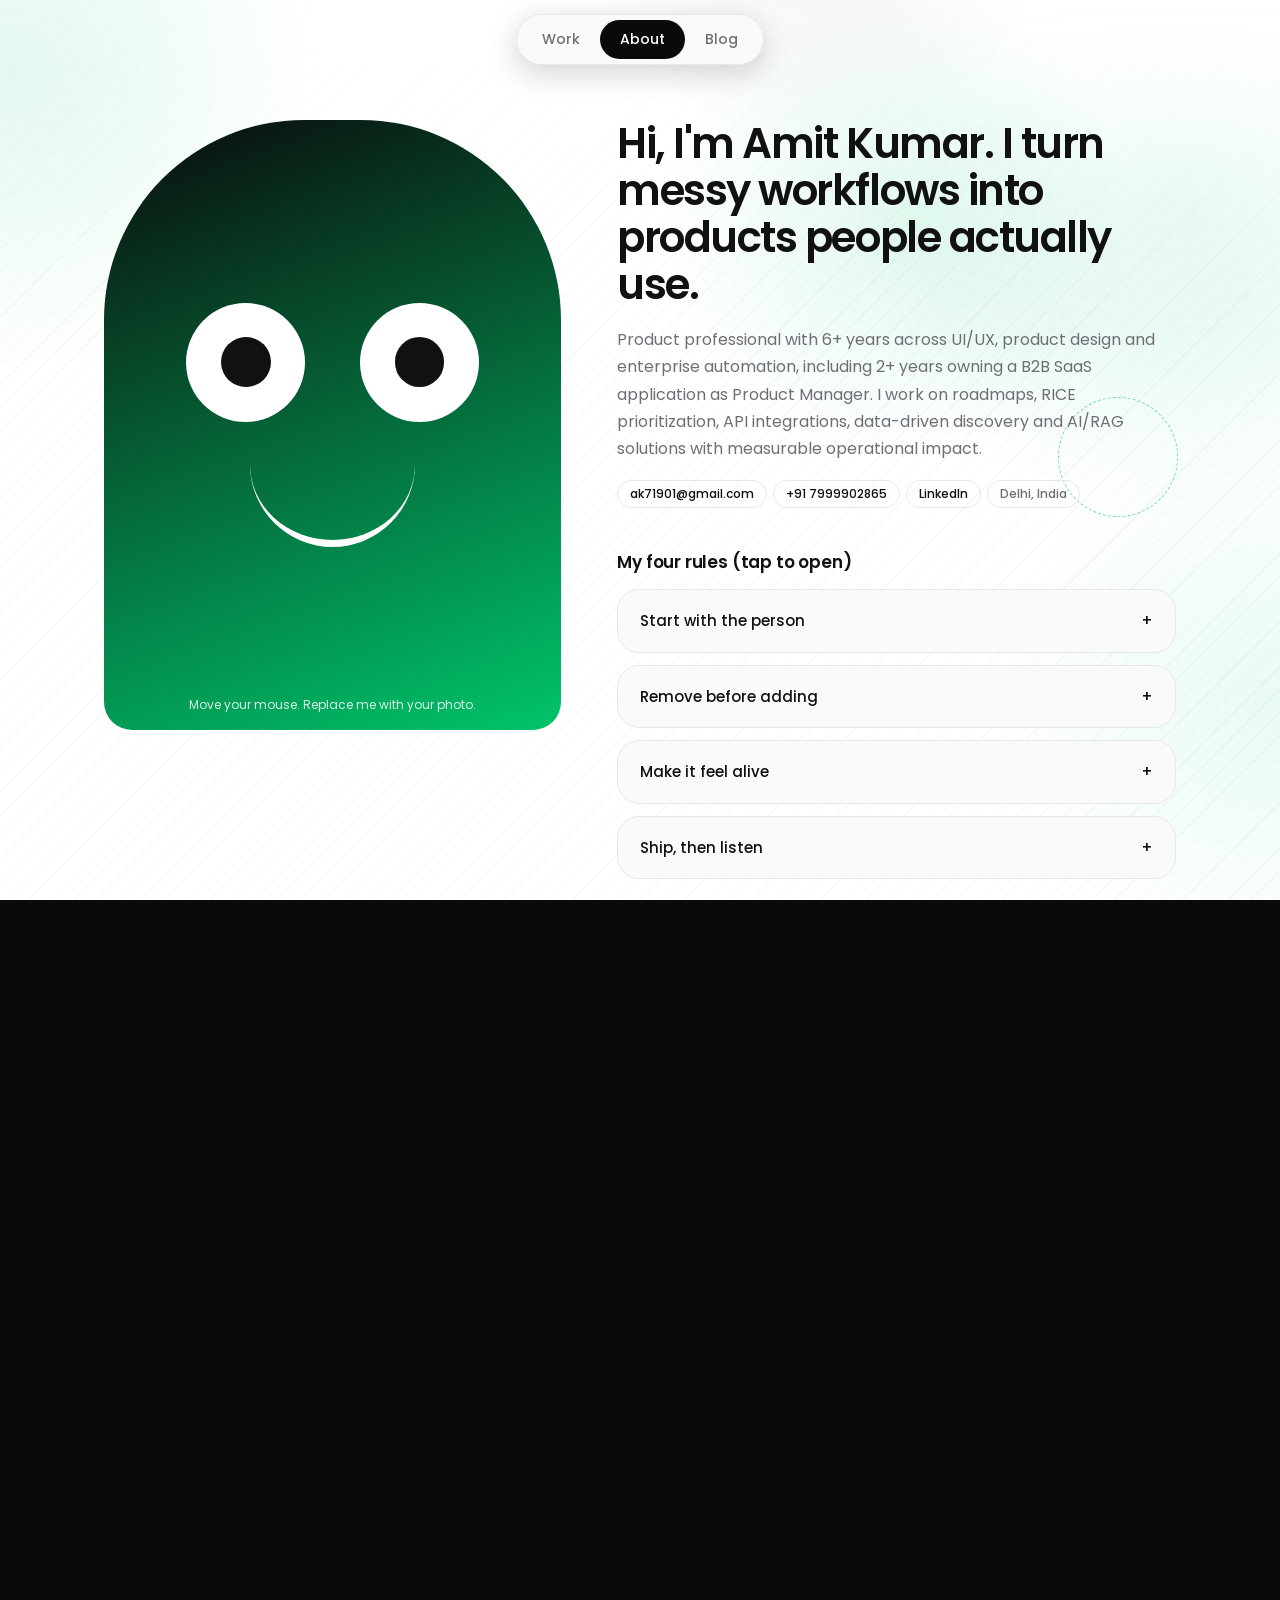
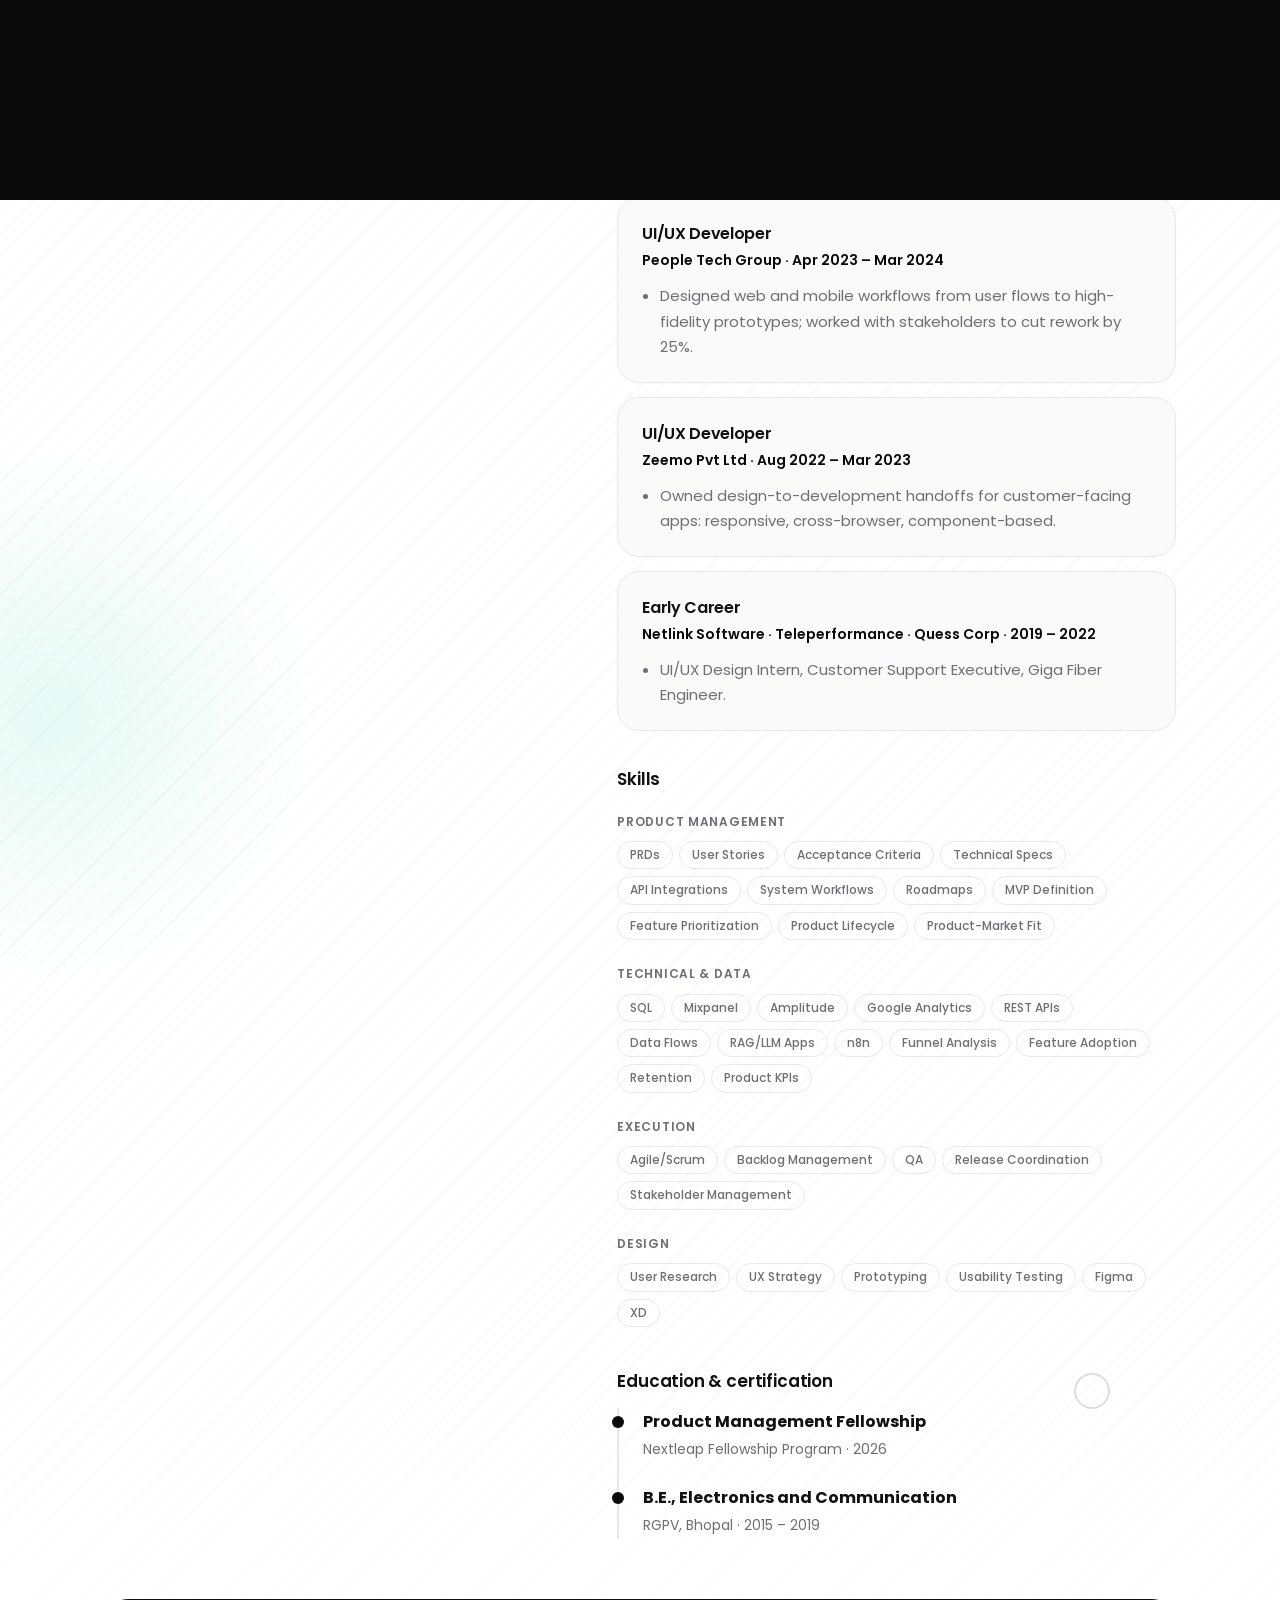
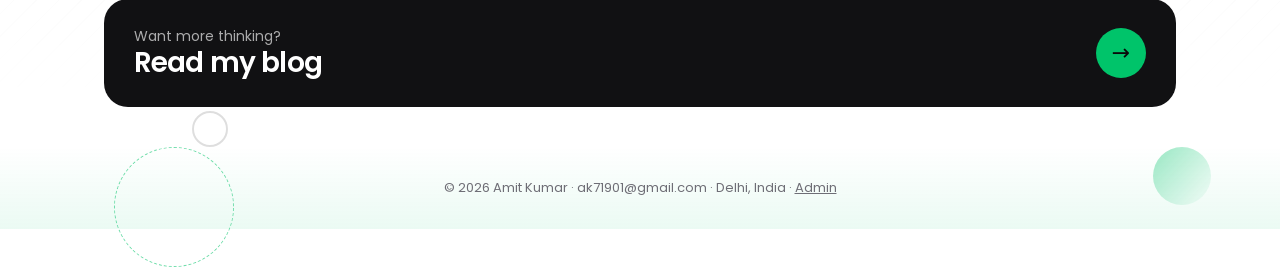
==== about.html @ 84bd4d91 "Add files via upload" ====
<!DOCTYPE html>
<html lang="en">
<head>
<meta charset="utf-8">
<meta name="viewport" content="width=device-width, initial-scale=1, viewport-fit=cover">
<title>About — Amit Kumar</title>
<meta name="description" content="Experience, skills and education of Amit Kumar, product manager and product designer.">
<link rel="preconnect" href="https://fonts.googleapis.com">
<link rel="preconnect" href="https://fonts.gstatic.com" crossorigin>
<link href="https://fonts.googleapis.com/css2?family=Poppins:wght@300;400;500;600;700;800&display=swap" rel="stylesheet">
<link rel="stylesheet" href="css/style.css">
<noscript><style>#wipe{display:none}</style></noscript>
</head>
<body data-page="about">
<div id="dot"></div>
<nav aria-label="Pages"><span id="pill"></span><a href="index.html">Work</a><a href="about.html" aria-current="page">About</a><a href="blog.html">Blog</a></nav>
<div id="wipe" class="cover"></div>
<main>
<section id="about">
 <div class="wrap">
  <div class="about">
   <div class="portrait" id="portrait"><div class="eye"><i></i></div><div class="eye"><i></i></div><div class="smile"></div><span>Move your mouse. Replace me with your photo.</span></div>
   <div>
    <h1 id="a-h">Hi, I'm Amit Kumar. I turn messy workflows into products people actually use.</h1>
    <p id="a-t">Product professional with 6+ years across UI/UX, product design and enterprise automation, including 2+ years owning a B2B SaaS application as Product Manager. I work on roadmaps, RICE prioritization, API integrations, data-driven discovery and AI/RAG solutions with measurable operational impact.</p>
    <div class="links" id="a-l"><a class="tag" href="mailto:ak71901@gmail.com">ak71901@gmail.com</a><a class="tag" href="tel:+917999902865">+91 7999902865</a><a class="tag" href="https://linkedin.com/in/amit-kumar-5540a3223">LinkedIn</a><span class="tag">Delhi, India</span></div>
    <h3>My four rules (tap to open)</h3>
    <div class="rules">
     <button class="rule" aria-expanded="false"><b>Start with the person</b><span>Before screens, I talk to the people who will use them.</span></button>
     <button class="rule" aria-expanded="false"><b>Remove before adding</b><span>Every element must earn its place, or it goes.</span></button>
     <button class="rule" aria-expanded="false"><b>Make it feel alive</b><span>Motion explains what changed and makes it feel human.</span></button>
     <button class="rule" aria-expanded="false"><b>Ship, then listen</b><span>A real product teaches more than a perfect mockup.</span></button>
    </div>
    <h3>Work experience</h3>
    <div class="jobs" id="a-jobs"><div class="job"><h4>Product Manager <small>(official title: Product Designer)</small></h4><span class="meta">Amazin Automation India Ltd · Sep 2024 – Present</span><ul><li>Own the B2B SaaS application end-to-end: roadmap, planning and RICE prioritization, plus market assessment through TAM analysis, competitor benchmarking, ROI modeling and customer validation.</li><li>Led the business workflow across web and mobile, replacing spreadsheet and email processes; aligned procurement, operations, engineering and compliance.</li><li>Results: 40% faster workflow, 70% participation, 30% lower cost variance, zero dispute escalations, 80% automated.</li><li>Designed API specs and integrations for orders, vendors, invoices and other entities; used SQL to track funnel drop-off, timing and feature adoption.</li><li>Built a governed Figma design system across 10+ developers and stakeholders; mentor 2–3 junior designers on quality and AI-assisted workflows.</li></ul></div><div class="job"><h4>AI Assistant for the SaaS app</h4><span class="meta">n8n · RAG · LLM · REST APIs</span><ul><li>Chatbot lets users complete daily tasks, such as vehicle tracking and plant workflows, through natural-language prompts.</li><li>Pipeline on n8n with RAG (550-character chunks, 50 overlap) connected to live REST APIs.</li><li>Defined evaluation for response quality, hallucination rate and citation accuracy, with human review for decision-critical outputs.</li></ul></div><div class="job"><h4>UI/UX Developer</h4><span class="meta">People Tech Group · Apr 2023 – Mar 2024</span><ul><li>Designed web and mobile workflows from user flows to high-fidelity prototypes; worked with stakeholders to cut rework by 25%.</li></ul></div><div class="job"><h4>UI/UX Developer</h4><span class="meta">Zeemo Pvt Ltd · Aug 2022 – Mar 2023</span><ul><li>Owned design-to-development handoffs for customer-facing apps: responsive, cross-browser, component-based.</li></ul></div><div class="job"><h4>Early Career</h4><span class="meta">Netlink Software · Teleperformance · Quess Corp · 2019 – 2022</span><ul><li>UI/UX Design Intern, Customer Support Executive, Giga Fiber Engineer.</li></ul></div></div>
    <h3>Skills</h3>
    <div id="a-skills"><h4 class="sk">Product Management</h4><div><span class="tag">PRDs</span><span class="tag">User Stories</span><span class="tag">Acceptance Criteria</span><span class="tag">Technical Specs</span><span class="tag">API Integrations</span><span class="tag">System Workflows</span><span class="tag">Roadmaps</span><span class="tag">MVP Definition</span><span class="tag">Feature Prioritization</span><span class="tag">Product Lifecycle</span><span class="tag">Product-Market Fit</span></div><h4 class="sk">Technical &amp; Data</h4><div><span class="tag">SQL</span><span class="tag">Mixpanel</span><span class="tag">Amplitude</span><span class="tag">Google Analytics</span><span class="tag">REST APIs</span><span class="tag">Data Flows</span><span class="tag">RAG/LLM Apps</span><span class="tag">n8n</span><span class="tag">Funnel Analysis</span><span class="tag">Feature Adoption</span><span class="tag">Retention</span><span class="tag">Product KPIs</span></div><h4 class="sk">Execution</h4><div><span class="tag">Agile/Scrum</span><span class="tag">Backlog Management</span><span class="tag">QA</span><span class="tag">Release Coordination</span><span class="tag">Stakeholder Management</span></div><h4 class="sk">Design</h4><div><span class="tag">User Research</span><span class="tag">UX Strategy</span><span class="tag">Prototyping</span><span class="tag">Usability Testing</span><span class="tag">Figma</span><span class="tag">XD</span></div></div>
    <h3>Education &amp; certification</h3>
    <div id="a-edu"><div class="tl"><div><b>Product Management Fellowship</b><span>Nextleap Fellowship Program · 2026</span></div><div><b>B.E., Electronics and Communication</b><span>RGPV, Bhopal · 2015 – 2019</span></div></div></div>
   </div>
  </div>
  <a class="next" href="blog.html"><span><small>Want more thinking?</small><b>Read my blog</b></span><span class="go">→</span></a>
 </div>
</section>
<div class="wrap" id="extra"></div>
</main>
<footer>© 2026 Amit Kumar · ak71901@gmail.com · Delhi, India</footer>
<script src="data/site-data.js"></script>
<script src="js/data.js" defer></script>
<script src="js/main.js" defer></script>
<script src="js/about.js" defer></script>
</body>
</html>
---- css/style.css ----
/* Amit Kumar portfolio - shared styles for all pages */
:root{--bg:#FFFFFF;--ink:#111113;--mute:#6E6E76;--pri:#0A0A0A;--pri-ink:#0A0A0A;--sec:#00C46A;--mint:#33D6A6;--card:#FAFAFB;--line:#E8E8EC;--dim:#E6E6EA;
box-sizing:border-box;padding-top:env(safe-area-inset-top,0px);padding-bottom:env(safe-area-inset-bottom,0px)}
html{scroll-padding-top:env(safe-area-inset-top,0px)}
*{box-sizing:border-box;margin:0}
body{font-family:'Poppins',system-ui,sans-serif;background:var(--bg);color:var(--ink);overflow-x:hidden;line-height:1.6}
a{color:inherit}:focus-visible{outline:3px solid var(--sec);outline-offset:3px}
nav{position:fixed;top:calc(14px + env(safe-area-inset-top,0px));left:50%;transform:translateX(-50%);z-index:20;display:flex;padding:5px;background:var(--card);border:1px solid var(--line);border-radius:99px;box-shadow:0 8px 30px rgba(10,10,10,.18)}
nav a{position:relative;z-index:1;font:500 14px 'Poppins';padding:9px 20px;border:0;background:none;color:var(--mute);border-radius:99px;cursor:pointer;transition:color .3s}
nav a[aria-current=page]{color:#fff}
#pill{position:absolute;top:5px;bottom:5px;left:5px;background:var(--pri);border-radius:99px;transition:all .45s cubic-bezier(.7,0,.2,1)}
#wipe{position:fixed;inset:0;z-index:50;background:var(--pri);transform:translateY(100%);pointer-events:none}
#wipe.in{transition:transform .45s cubic-bezier(.7,0,.2,1);transform:none}
#wipe.out{transition:transform .5s cubic-bezier(.7,0,.2,1);transform:translateY(-100%)}
#dot{position:fixed;z-index:40;width:18px;height:18px;border-radius:50%;background:var(--sec);pointer-events:none;mix-blend-mode:multiply;transition:width .3s,height .3s;left:-40px;top:-40px;translate:-50% -50%}
#dot.big{width:64px;height:64px}
@media (pointer:coarse){#dot{display:none}}
.wrap{max-width:1120px;margin:0 auto;padding:0 24px}
/* hero */
.hero{min-height:100vh;display:flex;flex-direction:column;justify-content:center;padding-top:90px;position:relative}
.hero h1{font-weight:800;font-size:clamp(42px,9vw,118px);line-height:1;letter-spacing:-.05em}
.hero h1 .ln{display:block;overflow:hidden;padding-bottom:.1em}
.hero h1 .ln>span{display:inline-block;transform:translateY(110%);animation:up .9s cubic-bezier(.2,.8,.2,1) forwards}
.ln:nth-child(2)>span{animation-delay:.12s}.ln:nth-child(3)>span{animation-delay:.24s}
@keyframes up{to{transform:none}}
.strike{position:relative;color:var(--mute)}
.strike::after{content:"";position:absolute;left:0;right:0;top:54%;height:.09em;background:var(--sec);transform:scaleX(0);transform-origin:left;animation:sx .7s .9s cubic-bezier(.7,0,.2,1) forwards}
@keyframes sx{to{transform:none}}
.hero .lead{max-width:480px;color:var(--mute);font-size:18px;margin-top:26px;opacity:0;animation:fade 1s 1.3s forwards}
@keyframes fade{to{opacity:1}}
.cue{margin-top:44px;display:flex;align-items:center;gap:14px;font-size:14px;color:var(--mute);opacity:0;animation:fade 1s 1.6s forwards}
.cue i{width:26px;height:44px;border:2px solid var(--ink);border-radius:20px;position:relative}
.cue i::after{content:"";position:absolute;left:50%;top:7px;width:5px;height:9px;margin-left:-2.5px;border-radius:3px;background:var(--sec);animation:wheel 1.6s infinite}
@keyframes wheel{70%{transform:translateY(16px);opacity:0}}
.float{position:absolute;border-radius:50%;pointer-events:none;animation:drift 7s ease-in-out infinite}
@keyframes drift{50%{translate:0 -28px;rotate:30deg}}
/* story */
.story{display:grid;grid-template-columns:1.05fr .95fr;gap:40px;position:relative}
.stagebox{position:sticky;top:0;height:100vh;display:grid;place-items:center}
.stage{position:relative;width:min(100%,520px);aspect-ratio:1}
.sh{position:absolute;transition:all .9s cubic-bezier(.6,0,.2,1);transition-delay:calc(var(--i)*35ms)}
.stage.bounce .sh{animation:bob 1.3s ease-in-out infinite;animation-delay:calc(var(--i)*90ms)}
@keyframes bob{50%{translate:0 -16%}}
.chap{min-height:90vh;display:flex;flex-direction:column;justify-content:center}
.chap:last-child{min-height:70vh}
.chap h2{font-size:clamp(30px,4.4vw,54px);line-height:1.08;letter-spacing:-.04em;font-weight:700;opacity:.22;transition:opacity .5s}
.chap p{color:var(--mute);margin-top:18px;max-width:400px;opacity:.22;transition:opacity .5s}
.chap.on h2,.chap.on p{opacity:1}
.chap small{font-weight:600;color:var(--pri-ink);margin-bottom:12px;font-size:15px}
/* work */
.sec-h{font-size:clamp(34px,6vw,76px);letter-spacing:-.045em;line-height:1.02;font-weight:800;margin:110px 0 30px}
.proj{display:grid;grid-template-columns:1fr 1.2fr;gap:36px;align-items:center;padding:34px 0;border-top:1px solid var(--line);text-decoration:none}
.proj:nth-of-type(even) .art{order:2}
.art{aspect-ratio:4/3;border-radius:28px;position:relative;overflow:hidden;transition:transform .5s cubic-bezier(.2,.8,.2,1),border-radius .5s}
.proj:hover .art,.proj:focus-visible .art{transform:scale(.96) rotate(-1.5deg);border-radius:70px 20px 70px 20px}
.art i{position:absolute;display:block;transition:transform .6s cubic-bezier(.2,.8,.2,1)}
.proj:hover .art i:first-child{transform:translate(14%,-10%) scale(1.15)}.proj:hover .art i:last-child{transform:translate(-18%,12%) rotate(40deg)}
.a1{background:var(--pri)}.a1 i:first-child{width:55%;height:55%;border-radius:50%;background:var(--sec);left:12%;top:14%}.a1 i:last-child{width:46%;height:46%;border-radius:20px;background:var(--mint);right:10%;bottom:10%}
.a2{background:var(--sec)}.a2 i:first-child{width:70%;height:30%;border-radius:99px;background:var(--ink);left:12%;top:20%}.a2 i:last-child{width:36%;height:36%;border-radius:50%;background:var(--bg);right:14%;bottom:12%}
.a3{background:var(--mint)}.a3 i:first-child{width:44%;height:60%;border-radius:99px 99px 0 0;background:var(--pri);left:16%;bottom:0}.a3 i:last-child{width:40%;height:40%;border-radius:50%;background:var(--sec);right:12%;top:14%}
.tag{display:inline-block;font-size:13px;font-weight:500;padding:4px 14px;border-radius:99px;border:1px solid var(--line);color:var(--mute);margin:0 6px 6px 0}
.proj h3{font-size:clamp(26px,3.6vw,42px);letter-spacing:-.035em;line-height:1.12;margin:12px 0}
.proj p{color:var(--mute);max-width:430px}.stat{margin-top:14px;font-weight:600;color:var(--pri-ink)}
.next{display:flex;justify-content:space-between;align-items:center;gap:20px;margin:70px 0 50px;padding:40px;border-radius:32px;background:var(--ink);color:var(--bg);cursor:pointer;border:0;width:100%;font:inherit;text-align:left}
.next b{font-size:clamp(28px,5vw,56px);letter-spacing:-.04em;line-height:1.05}.next small{display:block;opacity:.65;font-size:14px}
.next .go{flex:none;width:68px;height:68px;border-radius:50%;background:var(--sec);display:grid;place-items:center;font-size:28px;color:#0A0A0A;transition:transform .4s}
.next:hover .go{transform:rotate(-45deg) scale(1.12)}
/* about */
.about{display:grid;grid-template-columns:.9fr 1.1fr;gap:56px;align-items:start;padding-top:120px}
.portrait{aspect-ratio:3/4;border-radius:200px 200px 28px 28px;background:linear-gradient(160deg,var(--pri),var(--sec));position:sticky;top:100px;overflow:hidden;animation:sway 7s ease-in-out infinite}
@keyframes sway{50%{border-radius:180px 220px 28px 28px;rotate:-1.5deg}}
.eye{position:absolute;top:30%;width:26%;aspect-ratio:1;background:#fff;border-radius:50%;display:grid;place-items:center}
.eye:nth-child(1){left:18%}.eye:nth-child(2){right:18%}
.eye i{width:42%;aspect-ratio:1;border-radius:50%;background:var(--ink);transition:transform .08s}
.smile{position:absolute;left:32%;width:36%;top:56%;height:14%;border-bottom:7px solid #fff;border-radius:0 0 99px 99px}
.portrait span{position:absolute;left:0;right:0;bottom:14px;text-align:center;font-size:12px;color:#fff;opacity:.85}
.about h1{font-size:clamp(36px,6vw,76px);line-height:1.02;letter-spacing:-.045em;font-weight:800}
.about p{color:var(--mute);margin:18px 0;font-size:17px;max-width:540px}
.about h3{font-size:22px;letter-spacing:-.02em;margin:40px 0 14px}
.rules{display:grid;gap:12px}
.rule{background:var(--card);border:1px solid var(--line);border-radius:22px;padding:18px 22px;cursor:pointer;transition:transform .3s,background .3s,color .3s;text-align:left;font:inherit;color:inherit;width:100%}
.rule b{display:flex;justify-content:space-between;font-weight:600}.rule b::after{content:"+";transition:transform .3s}
.rule span{display:block;max-height:0;overflow:hidden;color:var(--mute);transition:max-height .4s,margin .4s;font-size:15px}
.rule[aria-expanded=true]{background:var(--pri);color:#fff;transform:rotate(-.6deg)}
.rule[aria-expanded=true] b::after{transform:rotate(45deg)}.rule[aria-expanded=true] span{max-height:90px;margin-top:8px;color:#E6E6E6}
.tl{border-left:2px solid var(--line);padding-left:24px;display:grid;gap:22px}
.tl div{position:relative}.tl div::before{content:"";position:absolute;left:-31px;top:8px;width:12px;height:12px;border-radius:50%;background:var(--pri)}
.tl b{display:block}.tl span{color:var(--mute);font-size:14px}
/* blog */
.blog{padding-top:130px}
.blog h1{font-size:clamp(40px,7.5vw,96px);line-height:1;letter-spacing:-.05em;font-weight:800}
.filters{display:flex;flex-wrap:wrap;gap:8px;margin:34px 0 14px}
.filters button{font:500 14px 'Poppins';padding:9px 20px;border-radius:99px;border:1px solid var(--line);background:var(--card);color:var(--ink);cursor:pointer;transition:all .3s}
.filters button[aria-pressed=true]{background:var(--ink);color:var(--bg);border-color:var(--ink)}
.post{display:grid;grid-template-columns:90px 1fr auto;gap:24px;align-items:center;padding:28px 0;border-top:1px solid var(--line);text-decoration:none;transition:padding .4s,background .4s}
.post:hover{padding-left:20px;padding-right:20px;background:var(--card);border-radius:20px}
.post time{font-size:14px;color:var(--mute)}.post h2{font-size:clamp(20px,3vw,30px);letter-spacing:-.03em;line-height:1.25}
.post p{color:var(--mute);font-size:15px}.post .rd{font-size:13px;color:var(--pri-ink);font-weight:600;white-space:nowrap}.post[hidden]{display:none}
.sub{margin-top:50px;padding:36px;border-radius:32px;background:var(--pri);color:#fff;display:flex;flex-wrap:wrap;gap:20px;justify-content:space-between;align-items:center}
.sub b{font-size:26px;letter-spacing:-.03em}.sub a{background:var(--sec);color:#0A0A0A;text-decoration:none;font-weight:600;padding:14px 28px;border-radius:99px}
footer{text-align:center;color:var(--mute);font-size:13px;padding:30px}
@media (max-width:760px){.story{grid-template-columns:1fr;gap:0}.stagebox{height:46vh;top:64px;z-index:0;background:linear-gradient(var(--bg) 85%,transparent)}.stage{width:min(70vw,260px)}.chap{min-height:70vh;position:relative;z-index:1}.proj,.about{grid-template-columns:1fr}.proj:nth-of-type(even) .art{order:0}.portrait{position:relative;top:0;max-width:300px}.post{grid-template-columns:1fr;gap:6px}nav a{padding:9px 14px}.next{padding:26px}}
@media (prefers-reduced-motion:reduce){*{animation:none!important;transition:none!important}.hero h1 .ln>span,.hero .lead,.cue{transform:none;opacity:1}.strike::after{transform:none}}
.stats{display:grid;grid-template-columns:repeat(auto-fit,minmax(190px,1fr));gap:16px;margin-top:40px}
.st{background:var(--card);border:1px solid var(--line);border-radius:22px;padding:22px}.st b{display:block;font-size:46px;font-weight:800;letter-spacing:-.04em;line-height:1}.st span{color:var(--mute);font-size:14px}
.links{display:flex;flex-wrap:wrap;margin-top:6px}.links a.tag{text-decoration:none;color:var(--ink)}
.jobs{display:grid;gap:14px}.job{background:var(--card);border:1px solid var(--line);border-radius:22px;padding:22px 24px}
.job h4{font-size:19px;letter-spacing:-.02em}.job h4 small{font-weight:400;color:var(--mute);font-size:13px}.job .meta{display:block;color:var(--pri-ink);font-weight:600;font-size:14px;margin:2px 0 10px}
.job ul{padding-left:18px;color:var(--mute);font-size:15px;display:grid;gap:6px}
.sk{font-size:14px;margin:18px 0 8px;color:var(--mute);font-weight:600;text-transform:uppercase;letter-spacing:.06em}
.art-page{max-width:760px;padding-top:130px}.back{font:500 14px 'Poppins';background:none;border:1px solid var(--line);color:var(--ink);padding:8px 18px;border-radius:99px;cursor:pointer;margin-bottom:30px}
.art-page h1{font-size:clamp(34px,5.5vw,60px);line-height:1.05;letter-spacing:-.045em;font-weight:800;margin:14px 0}.art-page .meta{color:var(--mute);font-size:14px}
.art-page .lede{font-size:21px;margin:26px 0;font-weight:500;line-height:1.5}.art-page h2{font-size:26px;letter-spacing:-.03em;margin:34px 0 8px}.art-page p{font-size:17px;color:var(--mute)}
.key{margin-top:36px;padding:26px 28px;border-radius:24px;background:var(--card);border:1px solid var(--line);border-left:6px solid var(--sec)}.key b{display:block;margin-bottom:8px}.key li{margin-left:18px;color:var(--mute)}

/* v3: lighter type, white theme, one-row cards */
body{font-weight:400;line-height:1.7;-webkit-font-smoothing:antialiased}
.hero h1{font-weight:600;font-size:clamp(34px,5.4vw,70px);letter-spacing:-.035em;line-height:1.08}
.hero .lead{font-size:17px;max-width:460px}
.chap small{font-size:13px;font-weight:500;letter-spacing:.04em}
.chap h2{font-size:clamp(24px,3vw,36px);font-weight:600;letter-spacing:-.03em}.chap p{font-size:16px}
.sec-h{font-size:clamp(26px,3.4vw,38px);font-weight:600;letter-spacing:-.03em;margin:90px 0 18px}
.stats{grid-template-columns:repeat(6,1fr);gap:12px}.st{padding:18px;border-radius:18px}
.st b{font-size:26px;font-weight:600;letter-spacing:-.02em}.st span{display:block;margin-top:6px;font-size:12.5px;line-height:1.4}
.wfil{display:flex;flex-wrap:wrap;gap:8px;margin:0 0 24px}
.wfil button{font:500 14px 'Poppins';padding:8px 18px;border-radius:99px;border:1px solid var(--line);background:var(--bg);color:var(--ink);cursor:pointer;transition:all .3s}
.wfil button[aria-pressed=true]{background:var(--ink);color:#fff;border-color:var(--ink)}
.pgrid{display:grid;grid-template-columns:repeat(3,1fr);gap:20px}
.proj{display:flex;flex-direction:column;align-items:stretch;gap:0;padding:0;border:1px solid var(--line);border-radius:22px;background:var(--card);overflow:hidden}
.proj[hidden]{display:none}.proj:nth-of-type(even) .art{order:0}
.proj .art,.proj:hover .art,.proj:focus-visible .art{border-radius:0;aspect-ratio:16/10;transform:none}
.proj{transition:transform .35s,box-shadow .35s}.proj:hover{transform:translateY(-4px);box-shadow:0 14px 34px rgba(0,0,0,.08)}
.pb{padding:20px 22px 22px}.proj h3{font-size:17px;font-weight:600;letter-spacing:-.02em;line-height:1.3;margin:10px 0 6px}
.proj p{font-size:14px;line-height:1.6}.stat{font-size:13px;font-weight:600;margin-top:12px}
.tag{font-size:12px;padding:3px 12px}
.next{padding:26px 30px;border-radius:24px;margin:60px 0 40px}.next b{font-size:clamp(20px,2.6vw,28px);font-weight:600;letter-spacing:-.03em}
.next .go{width:50px;height:50px;font-size:22px}
.about h1{font-size:clamp(28px,3.8vw,42px);font-weight:600;letter-spacing:-.035em;line-height:1.12}
.about p{font-size:16px}.about h3{font-size:17px;font-weight:600;letter-spacing:-.01em;margin:34px 0 12px}
.rule b{font-weight:500;font-size:15px}.job h4{font-size:16px;font-weight:600}.sk{font-size:12px;font-weight:600}
.blog h1{font-size:clamp(30px,4.2vw,48px);font-weight:600;letter-spacing:-.035em;line-height:1.12}
.post h2{font-size:clamp(17px,2vw,20px);font-weight:600;letter-spacing:-.02em}.post p{font-size:14px}
.sub b{font-size:19px;font-weight:600}
.art-page h1{font-size:clamp(28px,3.8vw,40px);font-weight:600;letter-spacing:-.035em;line-height:1.15}
.art-page .lede{font-size:18px;font-weight:400}.art-page h2{font-size:20px;font-weight:600}.art-page p{font-size:16px}
@media (max-width:1000px){.stats{grid-template-columns:repeat(3,1fr)}.pgrid{grid-template-columns:repeat(2,1fr)}}
@media (max-width:620px){.stats{grid-template-columns:repeat(2,1fr)}.pgrid{grid-template-columns:1fr}.next{padding:22px}}

/* multi-page additions */
nav a{text-decoration:none;white-space:nowrap}
a.next{text-decoration:none}
.back{display:inline-block;text-decoration:none}
#wipe.cover{transform:none}

/* ---- redesigned hero ---- */
.hx{display:grid;grid-template-columns:1.05fr .95fr;gap:48px;align-items:center}
.hero h1{font-size:clamp(30px,4.4vw,56px);line-height:1.1;letter-spacing:-.035em;font-weight:600}
.hx-eye{display:inline-flex;align-items:center;gap:10px;padding:7px 16px;border:1px solid var(--line);border-radius:99px;font-size:13px;font-weight:500;margin-bottom:22px;background:var(--card)}
.hx-eye i{width:8px;height:8px;border-radius:50%;background:var(--sec);animation:hxp 1.8s infinite}
.hl{background:linear-gradient(transparent 62%,rgba(0,196,106,.35) 62%)}
.hx .lead{max-width:470px}
.hx-cta{display:flex;gap:12px;flex-wrap:wrap;margin-top:28px}
.btn{display:inline-block;padding:12px 22px;border-radius:99px;background:var(--ink);color:#fff;font:500 14px 'Poppins';text-decoration:none;border:1px solid var(--ink);transition:transform .3s,box-shadow .3s}
.btn:hover{transform:translateY(-2px);box-shadow:0 8px 20px rgba(0,0,0,.15)}.btn.ghost{background:transparent;color:var(--ink);border-color:var(--line)}
.hx-art{position:relative;width:100%;max-width:470px;aspect-ratio:1;margin-left:auto}
.hx-path{position:absolute;inset:0;width:100%;height:100%;overflow:visible}
.hx-path path{fill:none;stroke:var(--sec);stroke-width:.6;stroke-dasharray:2 2}.hx-path circle{fill:var(--sec)}
.hx-card{position:absolute;background:#fff;border:1px solid var(--line);border-radius:18px;padding:22px 16px 16px;box-shadow:0 18px 44px rgba(0,0,0,.09);animation:hxf 6s ease-in-out infinite}
.hx-card.d{left:0;top:4%;width:54%;rotate:-5deg}.hx-card.p{right:0;bottom:2%;width:58%;rotate:3deg;animation-delay:-3s}
.hx-chip{position:absolute;top:-11px;left:14px;background:var(--ink);color:#fff;font:500 11px 'Poppins';padding:4px 12px;border-radius:99px}.hx-chip.g{background:var(--sec);color:var(--ink)}
.wf i{display:block;height:9px;border-radius:5px;background:var(--dim);margin:8px 0}
.wf .b1{width:55%;background:var(--ink)}.wf .b2{height:58px;border-radius:10px;background:linear-gradient(135deg,var(--pri),var(--sec))}.wf .b3{width:80%}
.wf .b4{width:42%;height:20px;border-radius:99px;background:var(--sec);animation:hxb 2s infinite}
.hx-card .m b{display:block;font-size:30px;font-weight:600;letter-spacing:-.03em;line-height:1.1}.hx-card .m small{color:var(--mute);font-size:12px}
.bars{display:flex;align-items:flex-end;gap:6px;height:60px;margin:12px 0}
.bars i{flex:1;height:var(--h);border-radius:5px;background:var(--dim);transform-origin:bottom;animation:hxg 1.1s cubic-bezier(.2,.8,.2,1) backwards}
.bars i:nth-child(2){animation-delay:.1s}.bars i:nth-child(3){animation-delay:.2s}.bars i:nth-child(4){animation-delay:.3s}.bars i:nth-child(5){animation-delay:.4s}.bars i.on{background:var(--sec)}
.road{display:flex;gap:6px}.road span{font-size:11px;padding:3px 10px;border-radius:99px;border:1px solid var(--line);color:var(--mute)}.road .n{background:var(--ink);color:#fff;border-color:var(--ink)}
.hx-tag{position:absolute;font:500 12px 'Poppins';padding:6px 14px;border-radius:99px;background:var(--card);border:1px solid var(--line);animation:hxf 5s ease-in-out infinite}
.hx-tag.t1{left:2%;bottom:30%}.hx-tag.t2{left:16%;bottom:12%;animation-delay:-2s}.hx-tag.t3{right:2%;top:0;animation-delay:-1s}
.hx-line{display:grid;grid-template-columns:repeat(4,1fr);gap:24px;margin-top:64px;position:relative;border-top:2px solid var(--line)}
.hx-line::before{content:"";position:absolute;left:0;right:0;top:-2px;height:2px;background:var(--sec);transform-origin:left;animation:hxl 2.4s .4s cubic-bezier(.6,0,.2,1) backwards}
.hx-line .s{position:relative;padding-top:20px}.hx-line .s::before{content:"";position:absolute;left:0;top:-7px;width:12px;height:12px;border-radius:50%;background:var(--bg);border:2px solid var(--ink)}
.hx-line .s:last-child::before{background:var(--sec);border-color:var(--sec);animation:hxp 1.8s infinite}
.hx-line b{display:block;font-size:15px;font-weight:600}.hx-line span{font-size:13px;color:var(--mute);line-height:1.5;display:block;margin-top:2px}
@keyframes hxf{0%,100%{translate:0 0}50%{translate:0 -9px}}
@keyframes hxg{from{transform:scaleY(0)}}@keyframes hxl{from{transform:scaleX(0)}}
@keyframes hxb{0%,100%{transform:scale(1)}50%{transform:scale(1.07)}}
@keyframes hxp{0%{box-shadow:0 0 0 0 rgba(0,196,106,.5)}100%{box-shadow:0 0 0 12px rgba(0,196,106,0)}}
@media (max-width:900px){.hx{grid-template-columns:1fr;gap:36px}.hx-art{max-width:380px;margin:0 auto}.hero{padding-top:110px}
 .hx-line{grid-template-columns:repeat(2,1fr);border-top:0;margin-top:40px;gap:30px 20px}.hx-line::before{display:none}.hx-line .s{border-top:2px solid var(--line)}}

/* ---- creative layer ---- */
body{overflow-x:clip}
#bar{position:fixed;top:0;left:0;height:3px;width:100%;background:var(--sec);transform:scaleX(0);transform-origin:left;z-index:60}
.hero{isolation:isolate}
.hero::before{content:"";position:absolute;left:50%;top:0;width:100vw;height:100%;translate:-50% 0;z-index:-1;pointer-events:none;
 background:radial-gradient(circle at 78% 32%,rgba(0,196,106,.16),transparent 42%),radial-gradient(#d6d6dc 1px,transparent 1.2px) 0 0/22px 22px;
 -webkit-mask-image:linear-gradient(#000 55%,transparent);mask-image:linear-gradient(#000 55%,transparent)}
.hx-card.d{transform:translate(calc(var(--px,0px)*-1),calc(var(--py,0px)*-1));transition:transform .4s}
.hx-card.p{transform:translate(var(--px,0px),var(--py,0px));transition:transform .4s}
.mq{overflow:hidden;border-block:1px solid var(--line);padding:16px 0;margin:10px 0 0;-webkit-mask-image:linear-gradient(90deg,transparent,#000 10%,#000 90%,transparent);mask-image:linear-gradient(90deg,transparent,#000 10%,#000 90%,transparent)}
.mq-t{display:flex;gap:34px;width:max-content;animation:hxm 34s linear infinite}
.mq span{font-size:15px;font-weight:500;white-space:nowrap}.mq em{color:var(--sec);font-style:normal}
@keyframes hxm{to{transform:translateX(-50%)}}@keyframes hxs{to{rotate:360deg}}
.bento{display:grid;grid-template-columns:repeat(4,1fr);gap:16px}
.bc{background:var(--card);border:1px solid var(--line);border-radius:24px;padding:26px;position:relative;overflow:hidden;transition:transform .35s,box-shadow .35s}
.bc:hover{transform:translateY(-4px);box-shadow:0 16px 36px rgba(0,0,0,.08)}.bc>*{position:relative;z-index:1}
.bc small{font-size:12px;font-weight:500;color:var(--mute);letter-spacing:.05em}
.bc h3{font-size:19px;font-weight:600;letter-spacing:-.025em;line-height:1.25;margin:10px 0 8px}.bc p{font-size:14px;color:var(--mute)}
.bc.big{grid-column:span 2;grid-row:span 2;min-height:340px;display:flex;flex-direction:column;justify-content:flex-end}
.bc.dk{background:var(--pri);border-color:var(--pri)}.bc.dk h3{font-size:30px;color:#fff}.bc.dk p,.bc.dk small{color:#b8b8c0}
.bc.dk::after{content:"";position:absolute;right:-70px;top:-70px;width:280px;height:280px;border-radius:50%;background:radial-gradient(circle,var(--sec),transparent 68%);opacity:.6}
.bc.dk::before{content:"";position:absolute;right:46px;top:46px;width:120px;height:120px;border:2px dashed rgba(255,255,255,.28);border-radius:50%;animation:hxs 18s linear infinite}
.chips{display:flex;flex-wrap:wrap;gap:6px;margin-top:16px}.chips span{font-size:12px;padding:4px 12px;border-radius:99px;border:1px solid rgba(255,255,255,.28);color:#fff}
.bc.gr{grid-column:span 2;background:var(--sec);border-color:var(--sec)}.bc.gr p,.bc.gr small{color:rgba(0,0,0,.68)}
.st{transition:transform .3s,border-color .3s}.st:hover{transform:translateY(-3px);border-color:var(--sec)}
.pgrid{counter-reset:p}.proj:not([hidden]){counter-increment:p}.proj{position:relative}
.proj::before{content:"0" counter(p);position:absolute;top:14px;left:14px;z-index:2;font:500 12px 'Poppins';color:#fff;background:rgba(0,0,0,.6);padding:3px 11px;border-radius:99px}
.proj::after{content:"↗";position:absolute;top:12px;right:12px;z-index:2;width:34px;height:34px;border-radius:50%;background:#fff;display:grid;place-items:center;font-size:15px;opacity:0;transform:translate(-6px,6px);transition:all .3s}
.proj:hover::after{opacity:1;transform:none}
.cta-band{margin:90px 0 0;border-radius:32px;background:var(--pri);color:#fff;padding:54px 44px;position:relative;overflow:hidden;display:flex;justify-content:space-between;align-items:center;gap:30px;flex-wrap:wrap}
.cta-band::before{content:"";position:absolute;left:-90px;bottom:-130px;width:380px;height:380px;border-radius:50%;background:radial-gradient(circle,rgba(0,196,106,.55),transparent 70%)}
.cta-band>*{position:relative}.cta-band small{color:var(--sec);font-weight:500;font-size:13px;letter-spacing:.06em;text-transform:uppercase}
.cta-band h2{font-size:clamp(24px,3.2vw,36px);font-weight:600;letter-spacing:-.03em;line-height:1.18;max-width:540px;margin-top:10px}
.cta-band .hx-cta{margin-top:0}.cta-band .btn{background:var(--sec);border-color:var(--sec);color:var(--ink)}.cta-band .btn.ghost{background:transparent;color:#fff;border-color:rgba(255,255,255,.3)}
.js .rv{opacity:0;translate:0 26px;transition:opacity .8s,translate .8s,transform .35s,box-shadow .35s,border-color .3s}
.js .rv.in{opacity:1;translate:0 0}
@media (max-width:900px){.bento{grid-template-columns:1fr 1fr}.bc.big,.bc.gr{grid-column:span 2}.bc.big{min-height:280px}.cta-band{padding:40px 26px}}
@media (max-width:560px){.bento{grid-template-columns:1fr}.bc.big,.bc.gr{grid-column:auto}}
@media (prefers-reduced-motion:reduce){.js .rv{opacity:1;translate:none}.mq-t{animation:none}}

/* ---- background effects (all pages) ---- */
body::before{content:"";position:fixed;inset:-20%;z-index:-2;pointer-events:none;
 background:radial-gradient(40vmax circle at 15% 20%,rgba(0,196,106,.11),transparent 60%),radial-gradient(35vmax circle at 85% 70%,rgba(51,214,166,.11),transparent 60%),radial-gradient(30vmax circle at 60% 8%,rgba(0,0,0,.045),transparent 60%);
 animation:hxa 26s ease-in-out infinite alternate}
@keyframes hxa{to{transform:translate(4%,-3%) rotate(6deg) scale(1.08)}}
#glow{position:fixed;inset:0;z-index:-1;pointer-events:none;background:radial-gradient(340px circle at var(--mx,70%) var(--my,25%),rgba(0,196,106,.11),transparent 70%)}
.wrap.fx{position:relative;isolation:isolate}
.fx::before{content:"";position:absolute;left:50%;top:0;width:100vw;height:100%;translate:-50% 0;z-index:-1;pointer-events:none;
 -webkit-mask-image:linear-gradient(transparent,#000 10%,#000 90%,transparent);mask-image:linear-gradient(transparent,#000 10%,#000 90%,transparent)}
.fx1::before{background:radial-gradient(460px circle at 92% 6%,rgba(0,196,106,.14),transparent 70%),radial-gradient(380px circle at 4% 70%,rgba(51,214,166,.12),transparent 70%),repeating-linear-gradient(135deg,rgba(0,0,0,.03) 0 1px,transparent 1px 16px)}
.fx2::before{background:radial-gradient(460px circle at 6% 10%,rgba(51,214,166,.14),transparent 70%),radial-gradient(420px circle at 94% 60%,rgba(0,196,106,.12),transparent 70%),radial-gradient(#d4d4da 1px,transparent 1.2px) 0 0/24px 24px}
.fx3::before{background:radial-gradient(460px circle at 90% 90%,rgba(0,196,106,.14),transparent 70%),radial-gradient(380px circle at 8% 30%,rgba(0,0,0,.045),transparent 70%),repeating-radial-gradient(circle at 100% 18%,transparent 0 46px,rgba(0,0,0,.05) 47px 48px)}
.orb{position:absolute;z-index:-1;pointer-events:none;border-radius:50%}
.o1{width:120px;height:120px;border:1.5px dashed rgba(0,196,106,.55);right:2%;top:12%;animation:hxs 30s linear infinite}
.o2{width:58px;height:58px;left:-1%;top:46%;background:linear-gradient(135deg,var(--sec),transparent);opacity:.4;animation:hxf 7s ease-in-out infinite}
.o3{width:36px;height:36px;right:8%;bottom:9%;border:2px solid rgba(0,0,0,.13);animation:hxf 9s ease-in-out infinite}
.fx2 .o1{right:auto;left:3%;top:22%}.fx2 .o2{left:auto;right:-1%;top:58%}.fx2 .o3{right:auto;left:10%;bottom:7%}
.stagebox{background:linear-gradient(rgba(255,255,255,.82) 80%,transparent);-webkit-backdrop-filter:blur(8px);backdrop-filter:blur(8px)}
.stagebox::before{content:"";position:absolute;left:50%;top:50%;width:min(86vw,430px);aspect-ratio:1;translate:-50% -50%;border-radius:50%;border:1.5px dashed rgba(0,0,0,.13);animation:hxs 40s linear infinite}
.stagebox::after{content:"";position:absolute;left:50%;top:50%;width:min(110vw,560px);aspect-ratio:1;translate:-50% -50%;border-radius:50%;background:radial-gradient(circle,rgba(0,196,106,.16),transparent 65%)}
footer{background:linear-gradient(transparent,rgba(0,196,106,.08))}
@media (prefers-reduced-motion:reduce){body::before,.orb,.stagebox::before{animation:none}}

/* ---- data-driven cards, project page, pasted HTML ---- */
.proj{cursor:pointer}.proj::before,.proj::after{pointer-events:none}
.pl{text-decoration:none;color:inherit}.pl::after{content:"";position:absolute;inset:0;z-index:1}
.more{position:relative;z-index:3;display:inline-block;margin-top:10px;font-size:13px;font-weight:600;text-decoration:none;color:var(--ink);border-bottom:2px solid var(--sec)}
.art.vid{background:#000;overflow:hidden}.art.vid video{width:100%;height:100%;object-fit:cover;display:block}
.pvid{width:100%;border-radius:20px;margin:24px 0;background:#000}
.art-page .body img,.art-page .body video{max-width:100%;border-radius:16px}
.art-page .body ul,.art-page .body ol{margin:0 0 14px 20px;color:var(--mute)}.art-page .body>.lede{margin-top:26px}
.art-page .btn{margin:6px 0 10px}

.art.vid img{width:100%;height:100%;object-fit:cover;display:block}
img.pvid{object-fit:cover}
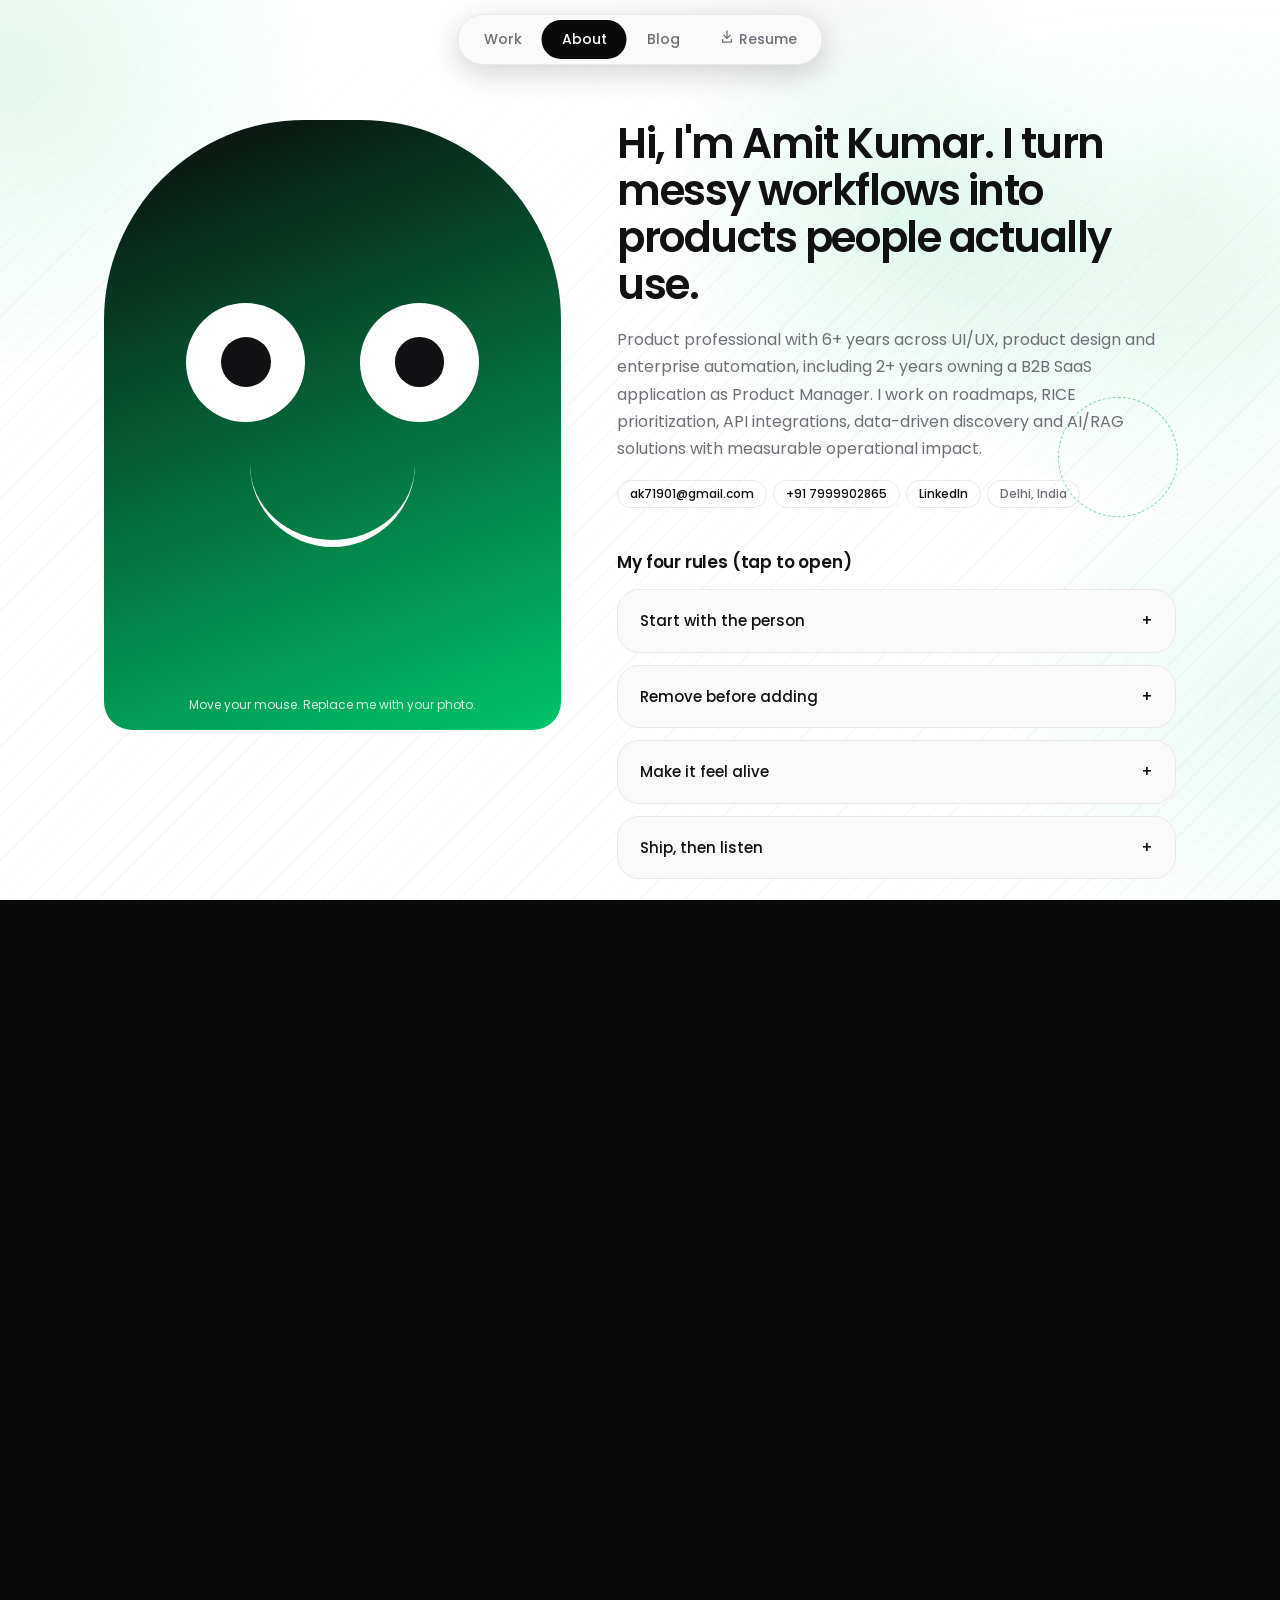
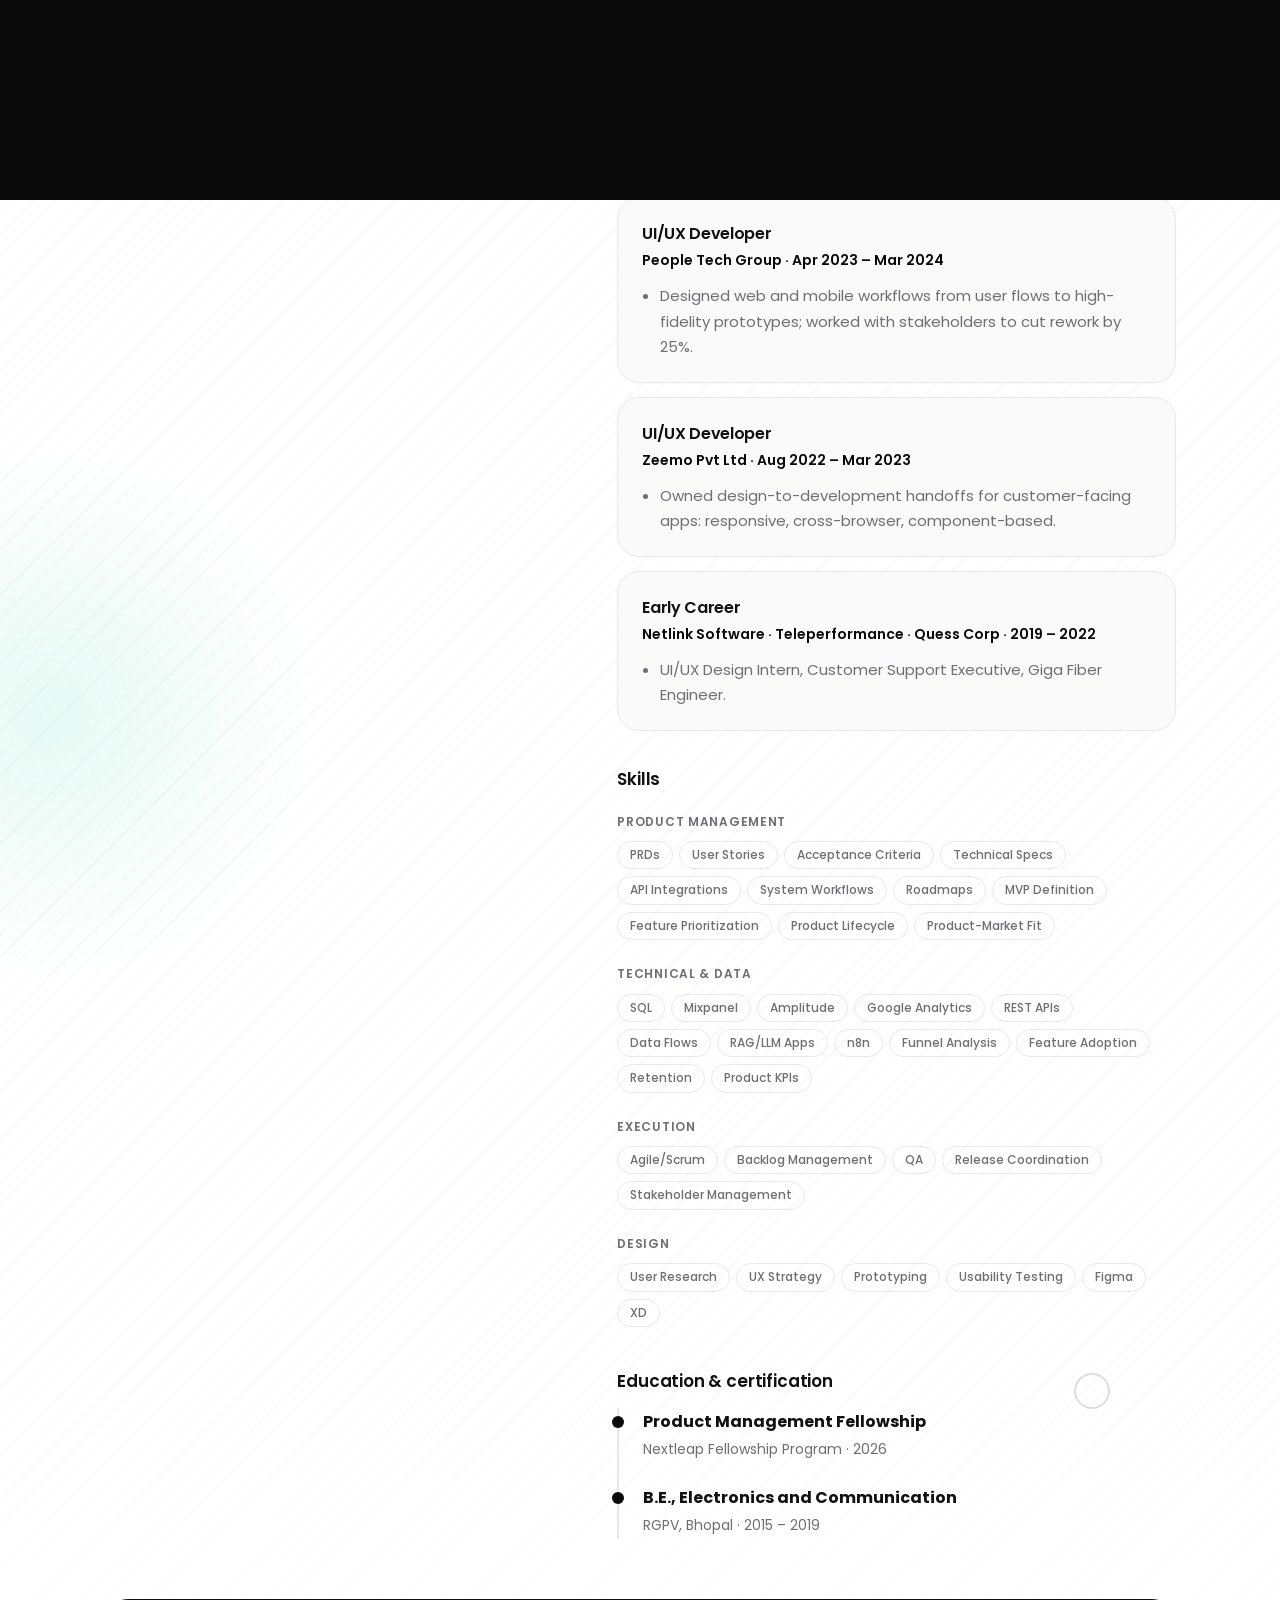
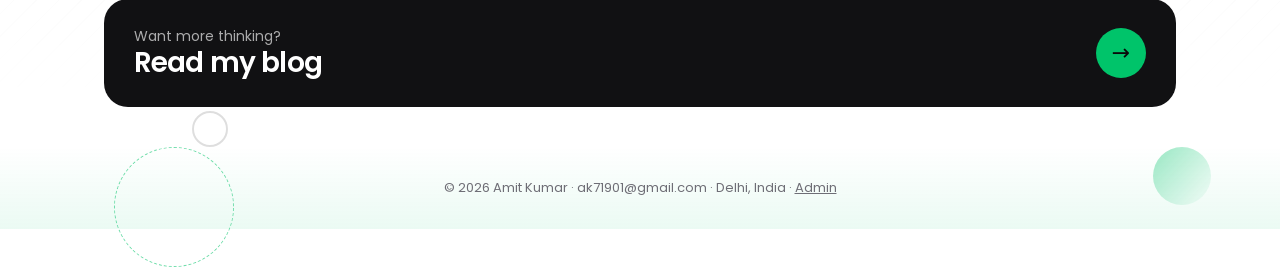
==== commit 6bdea74d: "Add resume download link in about page Added a resume download link to the navigation." ====
--- a/about.html
+++ b/about.html
@@ -13,7 +13,21 @@
 </head>
 <body data-page="about">
 <div id="dot"></div>
-<nav aria-label="Pages"><span id="pill"></span><a href="index.html">Work</a><a href="about.html" aria-current="page">About</a><a href="blog.html">Blog</a></nav>
+<nav aria-label="Pages"><span id="pill"></span><a href="index.html">Work</a><a href="about.html" aria-current="page">About</a><a href="blog.html">Blog</a>
+<a href="assets/Amit_Kumar_Resume.pdf"
+   download="Amit_Kumar_Resume.pdf"
+   class="resume-download">
+  <svg width="15" height="15" viewBox="0 0 24 24"
+       fill="none" stroke="currentColor"
+       stroke-width="2" stroke-linecap="round"
+       stroke-linejoin="round">
+    <path d="M12 3v12"/>
+    <path d="m7 10 5 5 5-5"/>
+    <path d="M5 17v4h14v-4"/>
+  </svg>
+  Resume
+</a>
+</nav>
 <div id="wipe" class="cover"></div>
 <main>
 <section id="about">
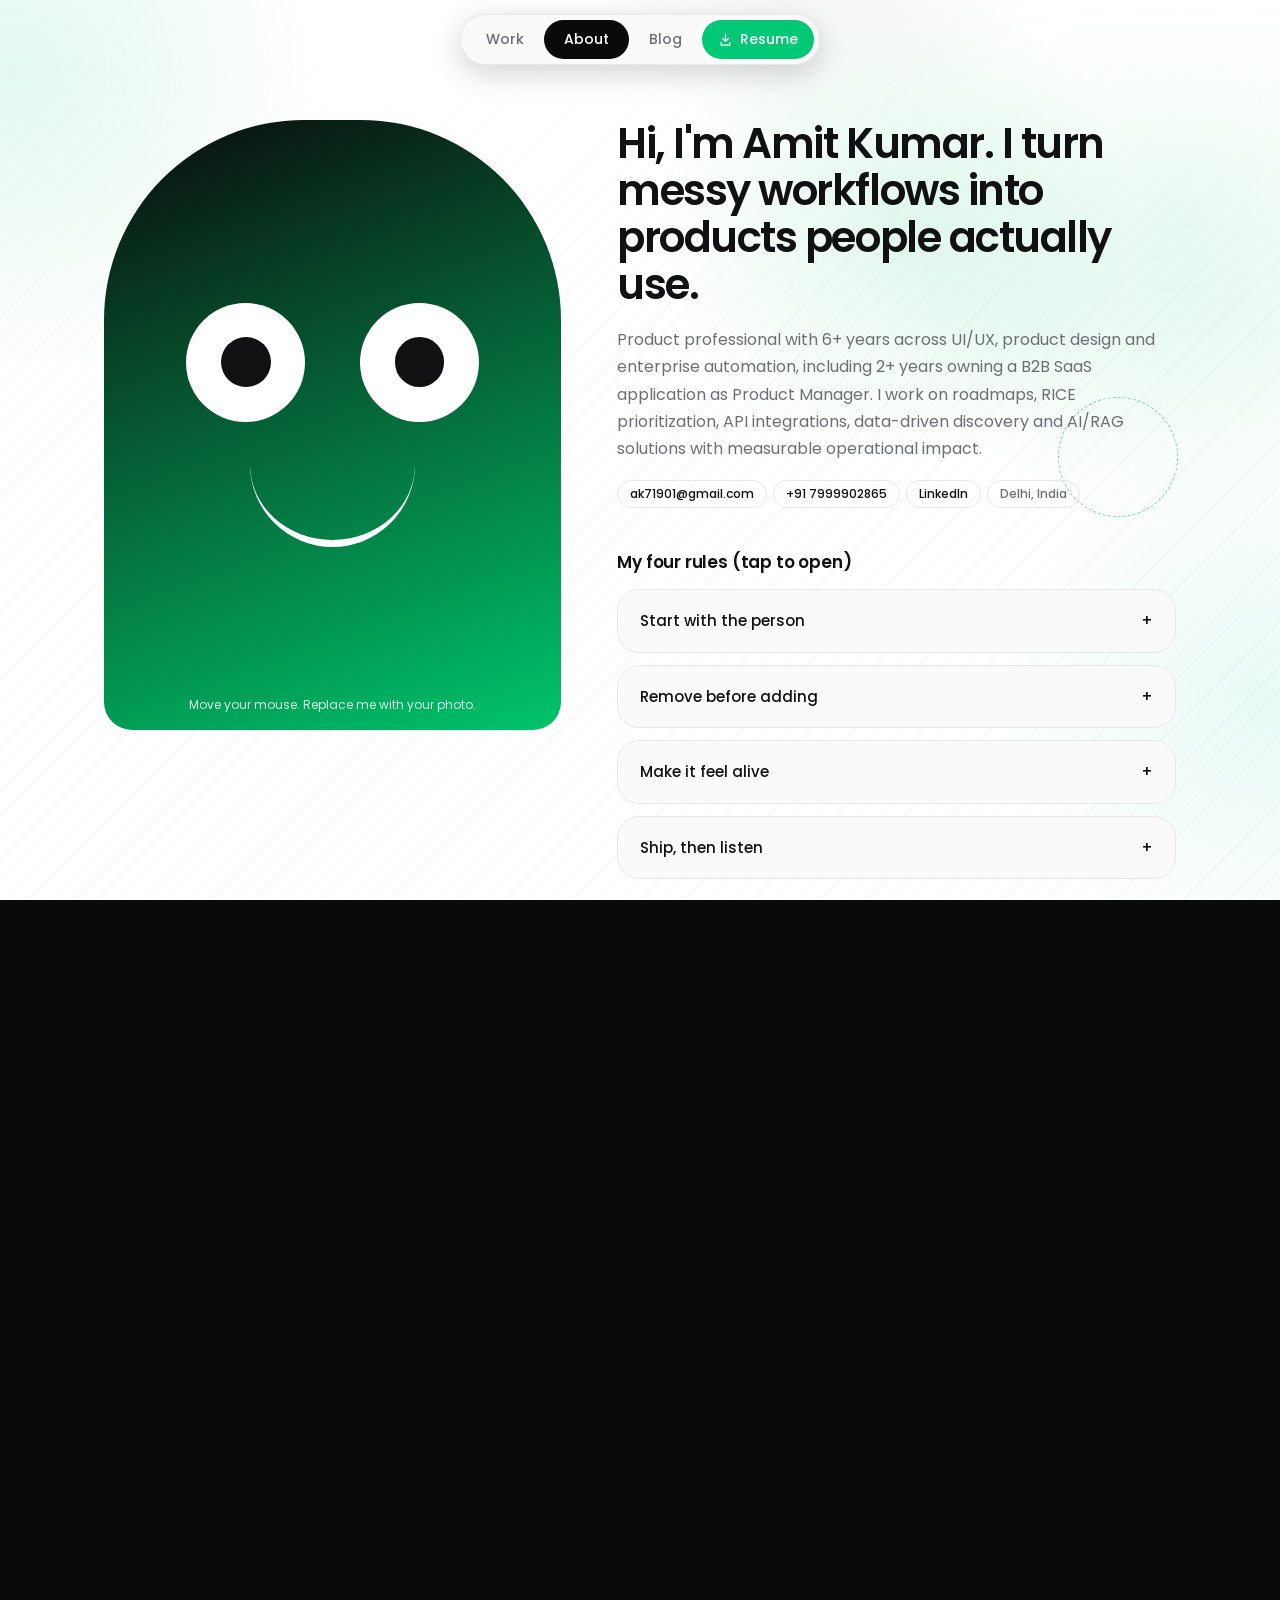
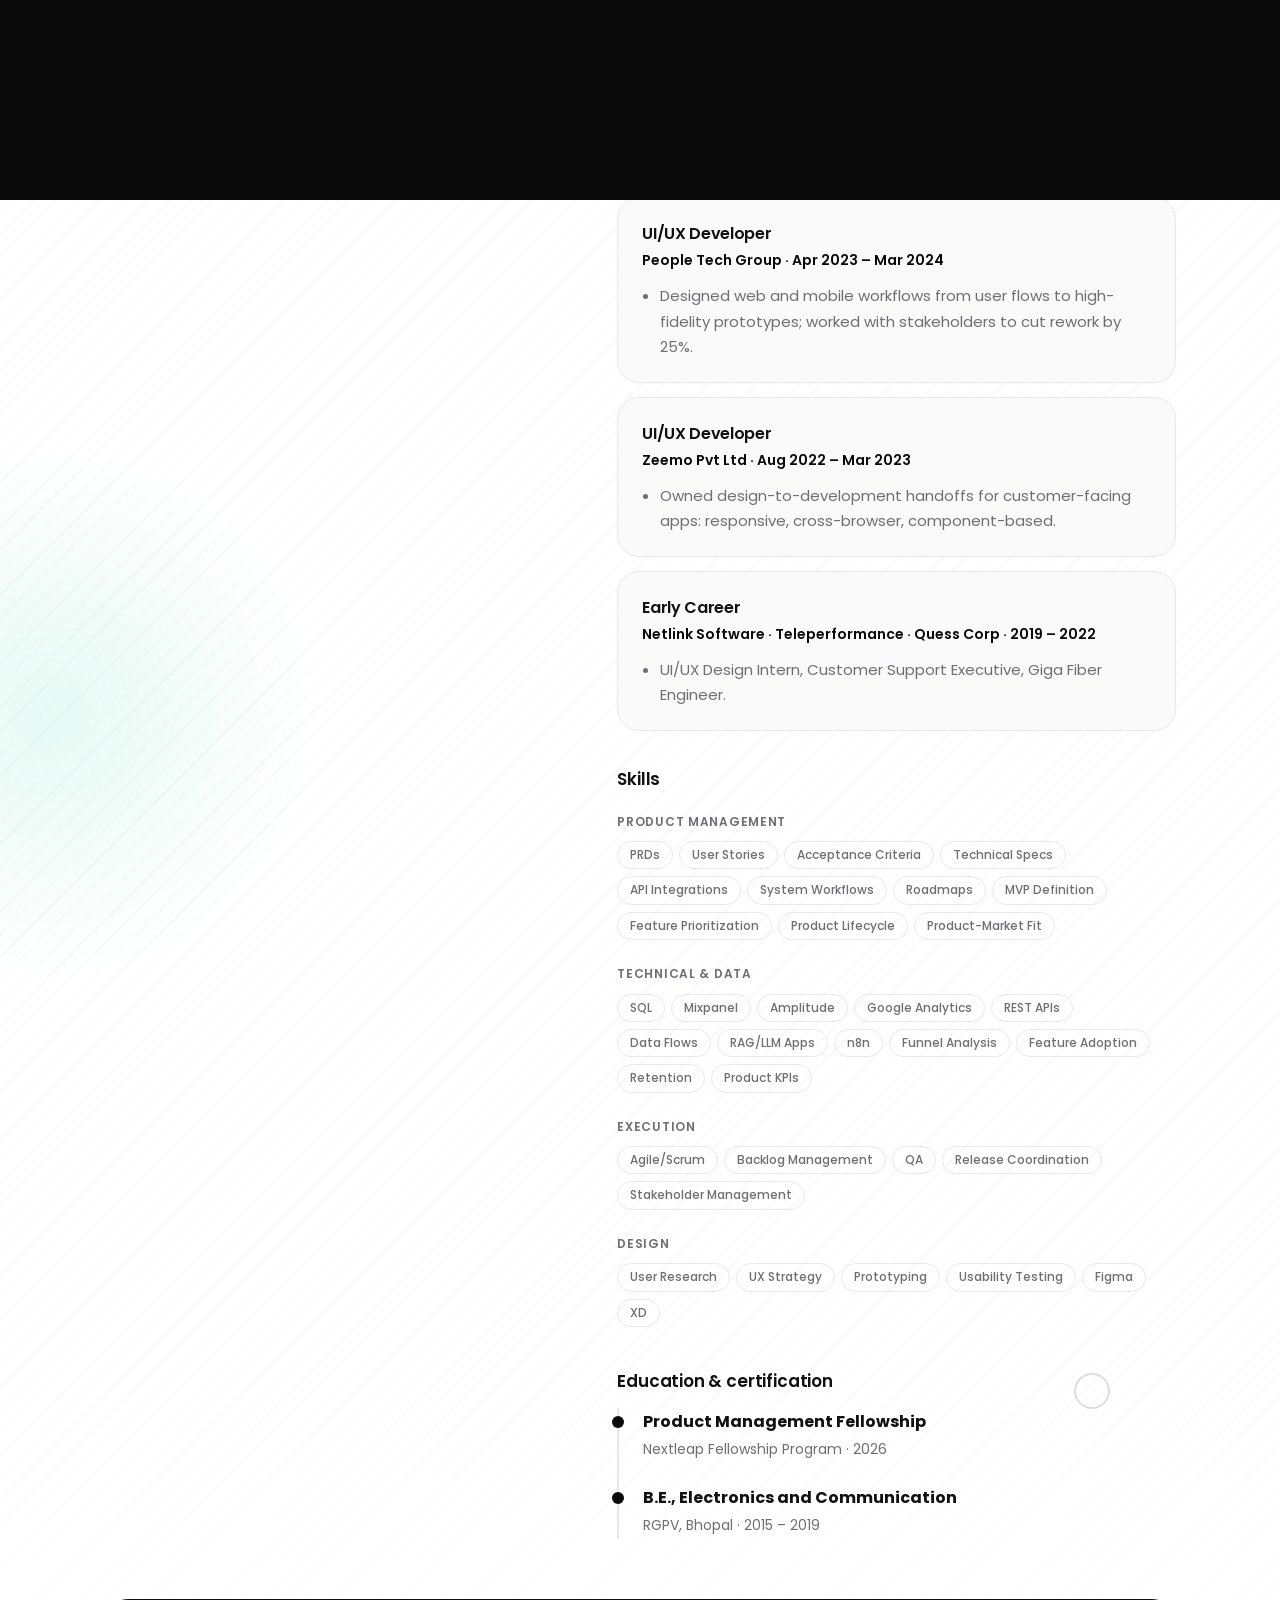
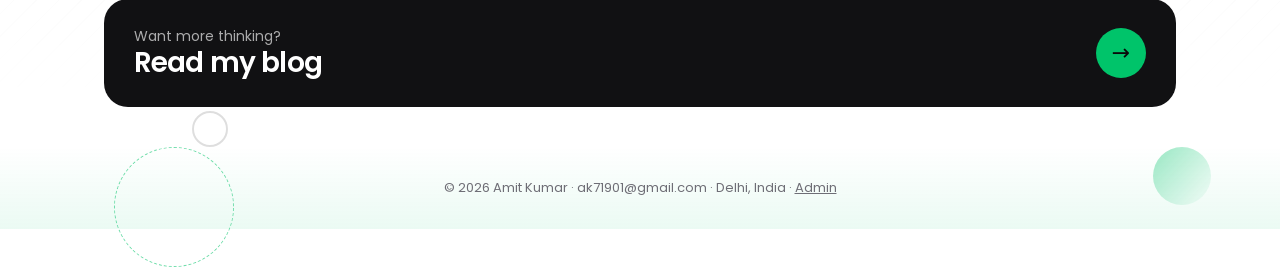
==== commit e77143f0: "Update resume link in about.html Replaced old resume link with a new one and updated the download at" ====
--- a/about.html
+++ b/about.html
@@ -14,18 +14,10 @@
 <body data-page="about">
 <div id="dot"></div>
 <nav aria-label="Pages"><span id="pill"></span><a href="index.html">Work</a><a href="about.html" aria-current="page">About</a><a href="blog.html">Blog</a>
-<a href="assets/Amit_Kumar_Resume.pdf"
-   download="Amit_Kumar_Resume.pdf"
-   class="resume-download">
-  <svg width="15" height="15" viewBox="0 0 24 24"
-       fill="none" stroke="currentColor"
-       stroke-width="2" stroke-linecap="round"
-       stroke-linejoin="round">
-    <path d="M12 3v12"/>
-    <path d="m7 10 5 5 5-5"/>
-    <path d="M5 17v4h14v-4"/>
-  </svg>
-  Resume
+<a href="uploads/Amit_Kumar_Product_Manager.pdf" target=_blank class="resume-download">
+  <svg width="15" height="15" viewBox="0 0 24 24" fill="none" stroke="currentColor" stroke-width="2" stroke-linecap="round" stroke-linejoin="round">
+    <path d="M12 3v12"/><path d="m7 10 5 5 5-5"/><path d="M5 17v4h14v-4"/>
+  </svg> Resume
 </a>
 </nav>
 <div id="wipe" class="cover"></div>
--- a/css/style.css
+++ b/css/style.css
@@ -265,3 +265,6 @@
 
 .art.vid img{width:100%;height:100%;object-fit:cover;display:block}
 img.pvid{object-fit:cover}
+.resume-download {display: inline-flex;align-items: center;justify-content: center;gap: 7px;padding: 9px 16px;background: #00c875;color: #ffffff;border-radius: 30px;font-size: 14px;font-weight: 500;text-decoration: none;transition: all 0.25s ease;cursor: pointer;}
+.resume-download:hover {background: #00ad66;transform: translateY(-2px);box-shadow: 0 4px 14px rgba(0, 200, 117, 0.25);}
+
